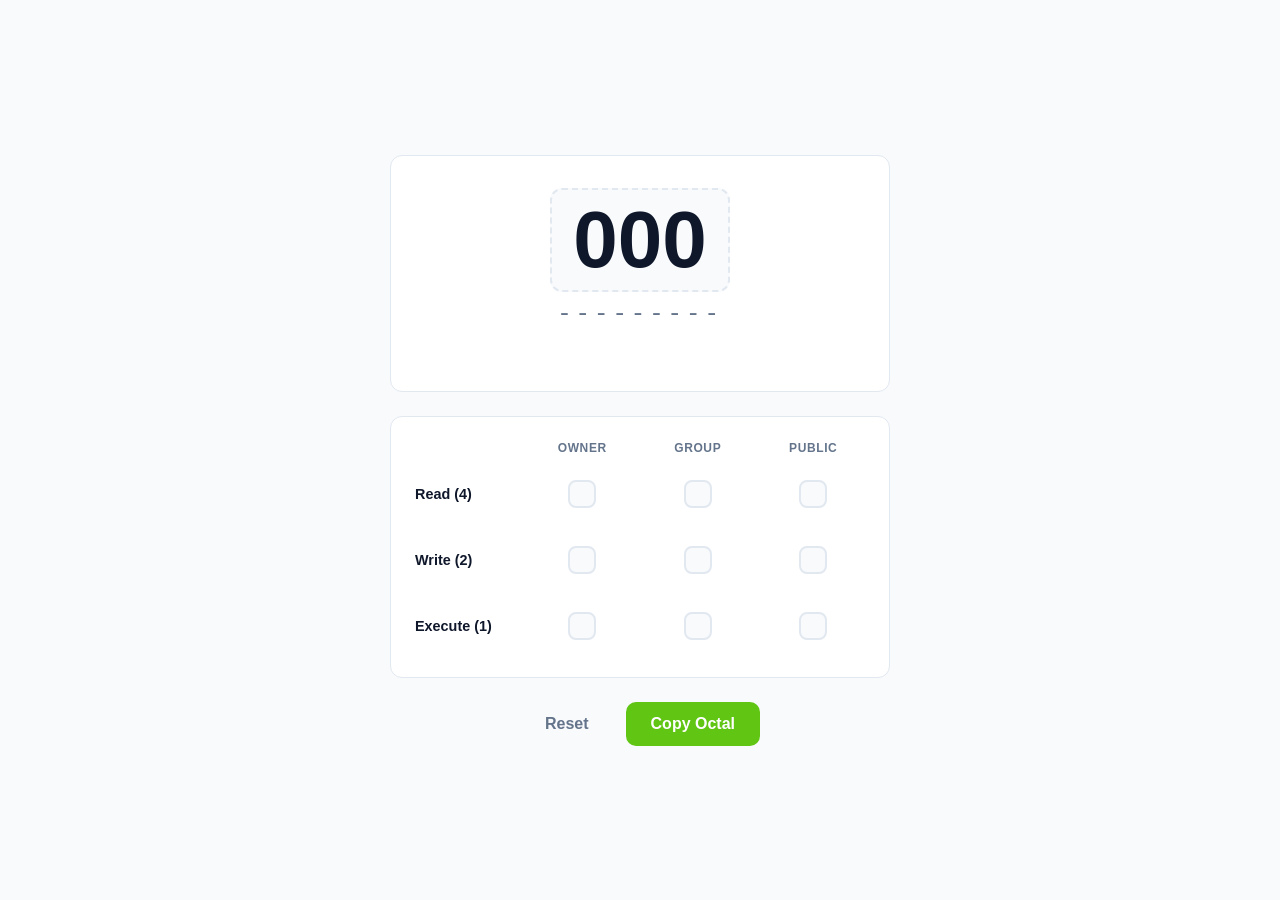
==== index.html @ 5256aa12 "Added file restructuring" ====
<!DOCTYPE html>
<html lang="en">
<head>
  <meta charset="UTF-8">
  <meta name="viewport" content="width=device-width, initial-scale=1.0">
  <meta http-equiv="Content-Security-Policy" content="default-src 'self'; style-src 'self'; script-src 'self'; img-src 'self' data:; manifest-src 'self';">
  <title>Chmod Calculator</title>

  <!-- PWA Manifest -->
  <link rel="manifest" href="./manifest.json" crossorigin="use-credentials">

  <link rel="stylesheet" href="style.css">
</head>
<body>

  <main>
    <div class="result-card">
      <div class="octal-row">
        <input type="text" id="octal-input" maxlength="3" placeholder="000" autocomplete="off" aria-label="Octal value">
      </div>
      <div id="symbolic">---------</div>
      <div id="error-msg"></div>
    </div>

    <div class="permissions-card">
      <div class="grid">
        <div class="grid-spacer"></div>
        <div class="grid-header">Owner</div>
        <div class="grid-header">Group</div>
        <div class="grid-header">Public</div>

        <!-- Read -->
        <div class="perm-label">Read (4)</div>
        <div class="cb-cell">
          <label class="custom-cb">
            <input type="checkbox" data-col="0" data-val="4">
            <span class="checkmark"></span>
          </label>
        </div>
        <div class="cb-cell">
          <label class="custom-cb">
            <input type="checkbox" data-col="1" data-val="4">
            <span class="checkmark"></span>
          </label>
        </div>
        <div class="cb-cell">
          <label class="custom-cb">
            <input type="checkbox" data-col="2" data-val="4">
            <span class="checkmark"></span>
          </label>
        </div>

        <!-- Write -->
        <div class="perm-label">Write (2)</div>
        <div class="cb-cell">
          <label class="custom-cb">
            <input type="checkbox" data-col="0" data-val="2">
            <span class="checkmark"></span>
          </label>
        </div>
        <div class="cb-cell">
          <label class="custom-cb">
            <input type="checkbox" data-col="1" data-val="2">
            <span class="checkmark"></span>
          </label>
        </div>
        <div class="cb-cell">
          <label class="custom-cb">
            <input type="checkbox" data-col="2" data-val="2">
            <span class="checkmark"></span>
          </label>
        </div>

        <!-- Execute -->
        <div class="perm-label">Execute (1)</div>
        <div class="cb-cell">
          <label class="custom-cb">
            <input type="checkbox" data-col="0" data-val="1">
            <span class="checkmark"></span>
          </label>
        </div>
        <div class="cb-cell">
          <label class="custom-cb">
            <input type="checkbox" data-col="1" data-val="1">
            <span class="checkmark"></span>
          </label>
        </div>
        <div class="cb-cell">
          <label class="custom-cb">
            <input type="checkbox" data-col="2" data-val="1">
            <span class="checkmark"></span>
          </label>
        </div>
      </div>
    </div>

    <div class="actions">
      <button class="btn btn-outline" id="reset-btn">Reset</button>
      <button class="btn btn-primary" id="copy-btn">Copy Octal</button>
    </div>
  </main>

  <script src="app.js" defer></script>
</body>
</html>
---- style.css ----
:root {
      --bg: #f8fafc;
      --fg: #0f172a;
      --card-bg: #ffffff;
      --accent: #61c514;
      --accent-hover: #53ac12;
      --border: #e2e8f0;
      --muted: #64748b;
      --error: #ef4444;
      --success: #22c55e;
      --shadow: 0 4px 6px -1px rgb(0 0 0 / 0.1), 0 2px 4px -2px rgb(0 0 0 / 0.1);
      --radius: 12px;
      --font-mono: 'JetBrains Mono', 'Fira Code', 'Courier New', monospace;
    }

    @media (prefers-color-scheme: dark) {
      :root {
        --bg: #0f172a;
        --fg: #f8fafc;
        --card-bg: #1e293b;
        --border: #334155;
        --muted: #94a3b8;
        --shadow: 0 10px 15px -3px rgb(0 0 0 / 0.3), 0 4px 6px -4px rgb(0 0 0 / 0.3);
      }
    }

    * {
      box-sizing: border-box;
      -webkit-tap-highlight-color: transparent;
    }

    body {
      margin: 0;
      font-family: -apple-system, BlinkMacSystemFont, "Segoe UI", Roboto, Helvetica, Arial, sans-serif;
      background: var(--bg);
      color: var(--fg);
      display: flex;
      flex-direction: column;
      align-items: center;
      justify-content: center;
      min-height: 100vh;
      transition: background 0.3s, color 0.3s;
      padding: 20px;
    }

    main {
      width: 100%;
      max-width: 500px;
      display: flex;
      flex-direction: column;
      gap: 24px;
    }

    .result-card {
      background: var(--card-bg);
      padding: 32px;
      border-radius: var(--radius);
      text-align: center;
      border: 1px solid var(--border);
    }

    .octal-row {
      display: flex;
      align-items: center;
      justify-content: center;
      gap: 12px;
      margin-bottom: 8px;
    }

    #octal-input {
      font-size: 5rem;
      font-weight: 800;
      width: 180px;
      text-align: center;
      border: 2px dashed var(--border);
      border-radius: var(--radius);
      background: var(--bg);
      color: var(--fg);
      display: inline-block;
      font-family: inherit;
      font-variant-numeric: tabular-nums;
      outline: none;
      padding: 4px;
      margin: 0;
      transition: all 0.2s;
    }

    #octal-input:focus {
      border-color: var(--accent);
      background: var(--card-bg);
      box-shadow: 0 0 0 3px rgba(97, 197, 20, 0.2);
    }

    #octal-input:hover {
      border-color: var(--muted);
    }

    #symbolic {
      font-family: var(--font-mono);
      font-size: 1.5rem;
      color: var(--muted);
      letter-spacing: 4px;
      font-weight: 500;
    }

    #error-msg {
      color: var(--error);
      font-size: 0.875rem;
      margin-top: 12px;
      min-height: 1.25rem;
      font-weight: 500;
    }

    .permissions-card {
      background: var(--card-bg);
      padding: 24px;
      border-radius: var(--radius);
      border: 1px solid var(--border);
    }

    .grid {
      display: grid;
      grid-template-columns: 1fr 1fr 1fr 1fr;
      gap: 12px;
      align-items: center;
    }

    .grid-header {
      font-weight: 600;
      color: var(--muted);
      text-transform: uppercase;
      font-size: 0.75rem;
      letter-spacing: 0.05em;
      text-align: center;
    }

    .perm-label {
      font-weight: 600;
      font-size: 0.9rem;
    }

    .cb-cell {
      display: flex;
      justify-content: center;
    }

    .custom-cb {
      position: relative;
      width: 54px;
      height: 54px;
      cursor: pointer;
      display: flex;
      align-items: center;
      justify-content: center;
    }

    .custom-cb input {
      position: absolute;
      opacity: 0;
      cursor: pointer;
      height: 0;
      width: 0;
    }

    .checkmark {
      height: 28px;
      width: 28px;
      background-color: var(--bg);
      border: 2px solid var(--border);
      border-radius: 8px;
      transition: all 0.2s cubic-bezier(0.4, 0, 0.2, 1);
      position: relative;
    }

    .custom-cb:hover input ~ .checkmark {
      border-color: var(--accent);
    }

    .custom-cb input:checked ~ .checkmark {
      background-color: var(--accent);
      border-color: var(--accent);
      transform: scale(1.1);
    }

    .checkmark:after {
      content: "";
      position: absolute;
      display: none;
      left: 8px;
      top: 4px;
      width: 6px;
      height: 12px;
      border: solid white;
      border-width: 0 2.5px 2.5px 0;
      transform: rotate(45deg);
    }

    .custom-cb input:checked ~ .checkmark:after {
      display: block;
    }

    .actions {
      display: flex;
      gap: 12px;
      justify-content: center;
    }

    button.btn {
      padding: 12px 24px;
      border-radius: 10px;
      font-weight: 600;
      font-size: 1rem;
      cursor: pointer;
      transition: all 0.2s;
      border: 1px solid transparent;
      outline: none;
    }

    .btn-primary {
      background: var(--accent);
      color: white;
    }

    .btn-primary:hover {
      background: var(--accent-hover);
      transform: translateY(-1px);
    }

    .btn-outline {
      background: transparent;
      border-color: var(--border);
      color: var(--muted);
    }

    .btn-outline:hover {
      background: var(--bg);
      color: var(--fg);
      border-color: var(--muted);
    }

    @media (max-width: 768px) {
      body {
        padding: 10px;
      }

      .permissions-card {
        padding: 16px;
      }
    }

    @media (max-width: 480px) {
      .octal-row {
        gap: 8px;
      }
      .grid-header {
        font-size: 0.65rem;
      }
      .perm-label {
        font-size: 0.8rem;
      }
      #octal-input {
        font-size: 4rem;
        width: 140px;
      }
      .result-card {
        padding: 24px 16px;
      }
    }
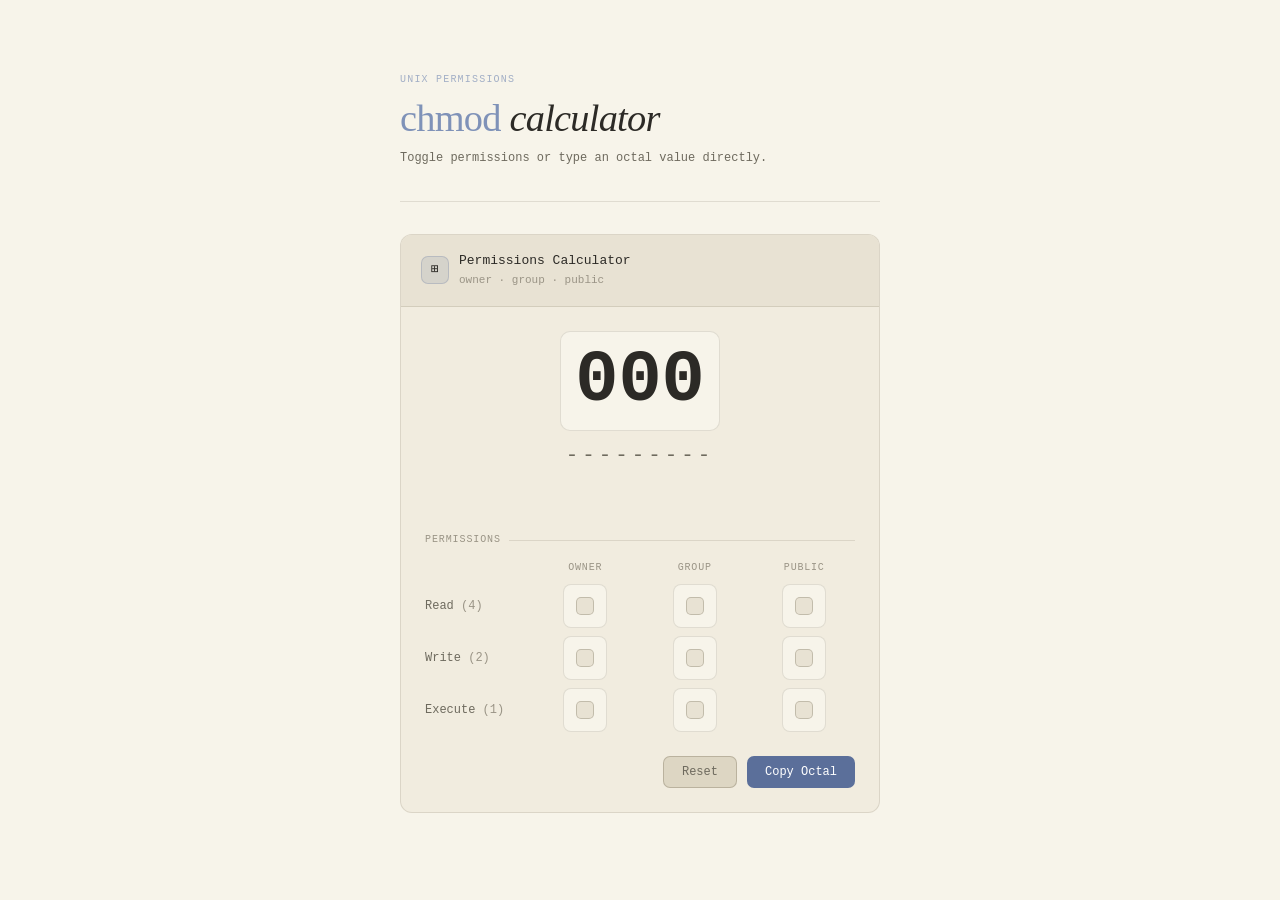
==== commit 1e6f52c6: "Update the UI of the App" ====
--- a/index.html
+++ b/index.html
@@ -3,103 +3,132 @@
 <head>
   <meta charset="UTF-8">
   <meta name="viewport" content="width=device-width, initial-scale=1.0">
-  <meta http-equiv="Content-Security-Policy" content="default-src 'self'; style-src 'self'; script-src 'self'; img-src 'self' data:; manifest-src 'self';">
+  <meta http-equiv="Content-Security-Policy" content="default-src 'self'; style-src 'self' https://fonts.googleapis.com; font-src https://fonts.gstatic.com; script-src 'self'; img-src 'self' data:; manifest-src 'self';">
+  <meta http-equiv="Cache-Control" content="no-cache, no-store, must-revalidate">
+  <meta http-equiv="Pragma" content="no-cache">
+  <meta http-equiv="Expires" content="0">
   <title>Chmod Calculator</title>
 
   <!-- PWA Manifest -->
   <link rel="manifest" href="./manifest.json" crossorigin="use-credentials">
+  <link href="./assets/Favicon.ico" rel="shortcut icon" type="image/x-icon">
+
+  <!-- Fonts -->
+  <link rel="preconnect" href="https://fonts.googleapis.com">
+  <link rel="preconnect" href="https://fonts.gstatic.com" crossorigin>
+  <link href="https://fonts.googleapis.com/css2?family=JetBrains+Mono:wght@400;500;600&family=Fraunces:ital,opsz,wght@0,9..144,300;0,9..144,400;1,9..144,300&display=swap" rel="stylesheet">
 
   <link rel="stylesheet" href="style.css">
 </head>
 <body>
 
   <main>
-    <div class="result-card">
-      <div class="octal-row">
-        <input type="text" id="octal-input" maxlength="3" placeholder="000" autocomplete="off" aria-label="Octal value">
-      </div>
-      <div id="symbolic">---------</div>
-      <div id="error-msg"></div>
+    <div class="page-header">
+      <div class="page-header-label">Unix Permissions</div>
+      <h1><em>chmod</em> calculator</h1>
+      <p>Toggle permissions or type an octal value directly.</p>
     </div>
 
-    <div class="permissions-card">
-      <div class="grid">
-        <div class="grid-spacer"></div>
-        <div class="grid-header">Owner</div>
-        <div class="grid-header">Group</div>
-        <div class="grid-header">Public</div>
+    <div class="generator">
+      <div class="generator-header">
+        <div class="generator-icon">⊞</div>
+        <div>
+          <div class="generator-title">Permissions Calculator</div>
+          <div class="generator-sub">owner · group · public</div>
+        </div>
+      </div>
+      <div class="generator-body">
 
-        <!-- Read -->
-        <div class="perm-label">Read (4)</div>
-        <div class="cb-cell">
-          <label class="custom-cb">
-            <input type="checkbox" data-col="0" data-val="4">
-            <span class="checkmark"></span>
-          </label>
+        <!-- Octal + symbolic display -->
+        <div class="result-display">
+          <input type="text" id="octal-input" maxlength="3" placeholder="000" autocomplete="off" aria-label="Octal value">
+          <div id="symbolic">---------</div>
         </div>
-        <div class="cb-cell">
-          <label class="custom-cb">
-            <input type="checkbox" data-col="1" data-val="4">
-            <span class="checkmark"></span>
-          </label>
-        </div>
-        <div class="cb-cell">
-          <label class="custom-cb">
-            <input type="checkbox" data-col="2" data-val="4">
-            <span class="checkmark"></span>
-          </label>
+        <div id="error-msg"></div>
+
+        <!-- Permissions grid -->
+        <div class="gen-section-title">Permissions</div>
+
+        <div class="perm-grid">
+          <div class="perm-grid-spacer"></div>
+          <div class="perm-grid-header">Owner</div>
+          <div class="perm-grid-header">Group</div>
+          <div class="perm-grid-header">Public</div>
+
+          <!-- Read -->
+          <div class="perm-row-label">Read <span class="perm-val">(4)</span></div>
+          <div class="cb-cell">
+            <label class="cb-wrap">
+              <input type="checkbox" data-col="0" data-val="4">
+              <span class="cb-box"></span>
+            </label>
+          </div>
+          <div class="cb-cell">
+            <label class="cb-wrap">
+              <input type="checkbox" data-col="1" data-val="4">
+              <span class="cb-box"></span>
+            </label>
+          </div>
+          <div class="cb-cell">
+            <label class="cb-wrap">
+              <input type="checkbox" data-col="2" data-val="4">
+              <span class="cb-box"></span>
+            </label>
+          </div>
+
+          <!-- Write -->
+          <div class="perm-row-label">Write <span class="perm-val">(2)</span></div>
+          <div class="cb-cell">
+            <label class="cb-wrap">
+              <input type="checkbox" data-col="0" data-val="2">
+              <span class="cb-box"></span>
+            </label>
+          </div>
+          <div class="cb-cell">
+            <label class="cb-wrap">
+              <input type="checkbox" data-col="1" data-val="2">
+              <span class="cb-box"></span>
+            </label>
+          </div>
+          <div class="cb-cell">
+            <label class="cb-wrap">
+              <input type="checkbox" data-col="2" data-val="2">
+              <span class="cb-box"></span>
+            </label>
+          </div>
+
+          <!-- Execute -->
+          <div class="perm-row-label">Execute <span class="perm-val">(1)</span></div>
+          <div class="cb-cell">
+            <label class="cb-wrap">
+              <input type="checkbox" data-col="0" data-val="1">
+              <span class="cb-box"></span>
+            </label>
+          </div>
+          <div class="cb-cell">
+            <label class="cb-wrap">
+              <input type="checkbox" data-col="1" data-val="1">
+              <span class="cb-box"></span>
+            </label>
+          </div>
+          <div class="cb-cell">
+            <label class="cb-wrap">
+              <input type="checkbox" data-col="2" data-val="1">
+              <span class="cb-box"></span>
+            </label>
+          </div>
         </div>
 
-        <!-- Write -->
-        <div class="perm-label">Write (2)</div>
-        <div class="cb-cell">
-          <label class="custom-cb">
-            <input type="checkbox" data-col="0" data-val="2">
-            <span class="checkmark"></span>
-          </label>
-        </div>
-        <div class="cb-cell">
-          <label class="custom-cb">
-            <input type="checkbox" data-col="1" data-val="2">
-            <span class="checkmark"></span>
-          </label>
-        </div>
-        <div class="cb-cell">
-          <label class="custom-cb">
-            <input type="checkbox" data-col="2" data-val="2">
-            <span class="checkmark"></span>
-          </label>
+        <!-- Actions -->
+        <div class="actions">
+          <button class="gen-btn gen-btn-secondary" id="reset-btn">Reset</button>
+          <button class="gen-btn gen-btn-primary" id="copy-btn">Copy Octal</button>
         </div>
 
-        <!-- Execute -->
-        <div class="perm-label">Execute (1)</div>
-        <div class="cb-cell">
-          <label class="custom-cb">
-            <input type="checkbox" data-col="0" data-val="1">
-            <span class="checkmark"></span>
-          </label>
-        </div>
-        <div class="cb-cell">
-          <label class="custom-cb">
-            <input type="checkbox" data-col="1" data-val="1">
-            <span class="checkmark"></span>
-          </label>
-        </div>
-        <div class="cb-cell">
-          <label class="custom-cb">
-            <input type="checkbox" data-col="2" data-val="1">
-            <span class="checkmark"></span>
-          </label>
-        </div>
       </div>
-    </div>
-
-    <div class="actions">
-      <button class="btn btn-outline" id="reset-btn">Reset</button>
-      <button class="btn btn-primary" id="copy-btn">Copy Octal</button>
     </div>
   </main>
 
   <script src="app.js" defer></script>
 </body>
-</html>+</html>
--- a/style.css
+++ b/style.css
@@ -1,268 +1,434 @@
-    :root {
-      --bg: #f8fafc;
-      --fg: #0f172a;
-      --card-bg: #ffffff;
-      --accent: #61c514;
-      --accent-hover: #53ac12;
-      --border: #e2e8f0;
-      --muted: #64748b;
-      --error: #ef4444;
-      --success: #22c55e;
-      --shadow: 0 4px 6px -1px rgb(0 0 0 / 0.1), 0 2px 4px -2px rgb(0 0 0 / 0.1);
-      --radius: 12px;
-      --font-mono: 'JetBrains Mono', 'Fira Code', 'Courier New', monospace;
-    }
-
-    @media (prefers-color-scheme: dark) {
-      :root {
-        --bg: #0f172a;
-        --fg: #f8fafc;
-        --card-bg: #1e293b;
-        --border: #334155;
-        --muted: #94a3b8;
-        --shadow: 0 10px 15px -3px rgb(0 0 0 / 0.3), 0 4px 6px -4px rgb(0 0 0 / 0.3);
-      }
-    }
-
-    * {
-      box-sizing: border-box;
-      -webkit-tap-highlight-color: transparent;
-    }
-
-    body {
-      margin: 0;
-      font-family: -apple-system, BlinkMacSystemFont, "Segoe UI", Roboto, Helvetica, Arial, sans-serif;
-      background: var(--bg);
-      color: var(--fg);
-      display: flex;
-      flex-direction: column;
-      align-items: center;
-      justify-content: center;
-      min-height: 100vh;
-      transition: background 0.3s, color 0.3s;
-      padding: 20px;
-    }
-
-    main {
-      width: 100%;
-      max-width: 500px;
-      display: flex;
-      flex-direction: column;
-      gap: 24px;
-    }
-
-    .result-card {
-      background: var(--card-bg);
-      padding: 32px;
-      border-radius: var(--radius);
-      text-align: center;
-      border: 1px solid var(--border);
-    }
-
-    .octal-row {
-      display: flex;
-      align-items: center;
-      justify-content: center;
-      gap: 12px;
-      margin-bottom: 8px;
-    }
-
-    #octal-input {
-      font-size: 5rem;
-      font-weight: 800;
-      width: 180px;
-      text-align: center;
-      border: 2px dashed var(--border);
-      border-radius: var(--radius);
-      background: var(--bg);
-      color: var(--fg);
-      display: inline-block;
-      font-family: inherit;
-      font-variant-numeric: tabular-nums;
-      outline: none;
-      padding: 4px;
-      margin: 0;
-      transition: all 0.2s;
-    }
-
-    #octal-input:focus {
-      border-color: var(--accent);
-      background: var(--card-bg);
-      box-shadow: 0 0 0 3px rgba(97, 197, 20, 0.2);
-    }
-
-    #octal-input:hover {
-      border-color: var(--muted);
-    }
-
-    #symbolic {
-      font-family: var(--font-mono);
-      font-size: 1.5rem;
-      color: var(--muted);
-      letter-spacing: 4px;
-      font-weight: 500;
-    }
-
-    #error-msg {
-      color: var(--error);
-      font-size: 0.875rem;
-      margin-top: 12px;
-      min-height: 1.25rem;
-      font-weight: 500;
-    }
-
-    .permissions-card {
-      background: var(--card-bg);
-      padding: 24px;
-      border-radius: var(--radius);
-      border: 1px solid var(--border);
-    }
-
-    .grid {
-      display: grid;
-      grid-template-columns: 1fr 1fr 1fr 1fr;
-      gap: 12px;
-      align-items: center;
-    }
-
-    .grid-header {
-      font-weight: 600;
-      color: var(--muted);
-      text-transform: uppercase;
-      font-size: 0.75rem;
-      letter-spacing: 0.05em;
-      text-align: center;
-    }
-
-    .perm-label {
-      font-weight: 600;
-      font-size: 0.9rem;
-    }
-
-    .cb-cell {
-      display: flex;
-      justify-content: center;
-    }
-
-    .custom-cb {
-      position: relative;
-      width: 54px;
-      height: 54px;
-      cursor: pointer;
-      display: flex;
-      align-items: center;
-      justify-content: center;
-    }
-
-    .custom-cb input {
-      position: absolute;
-      opacity: 0;
-      cursor: pointer;
-      height: 0;
-      width: 0;
-    }
-
-    .checkmark {
-      height: 28px;
-      width: 28px;
-      background-color: var(--bg);
-      border: 2px solid var(--border);
-      border-radius: 8px;
-      transition: all 0.2s cubic-bezier(0.4, 0, 0.2, 1);
-      position: relative;
-    }
-
-    .custom-cb:hover input ~ .checkmark {
-      border-color: var(--accent);
-    }
-
-    .custom-cb input:checked ~ .checkmark {
-      background-color: var(--accent);
-      border-color: var(--accent);
-      transform: scale(1.1);
-    }
-
-    .checkmark:after {
-      content: "";
-      position: absolute;
-      display: none;
-      left: 8px;
-      top: 4px;
-      width: 6px;
-      height: 12px;
-      border: solid white;
-      border-width: 0 2.5px 2.5px 0;
-      transform: rotate(45deg);
-    }
-
-    .custom-cb input:checked ~ .checkmark:after {
-      display: block;
-    }
-
-    .actions {
-      display: flex;
-      gap: 12px;
-      justify-content: center;
-    }
-
-    button.btn {
-      padding: 12px 24px;
-      border-radius: 10px;
-      font-weight: 600;
-      font-size: 1rem;
-      cursor: pointer;
-      transition: all 0.2s;
-      border: 1px solid transparent;
-      outline: none;
-    }
-
-    .btn-primary {
-      background: var(--accent);
-      color: white;
-    }
-
-    .btn-primary:hover {
-      background: var(--accent-hover);
-      transform: translateY(-1px);
-    }
-
-    .btn-outline {
-      background: transparent;
-      border-color: var(--border);
-      color: var(--muted);
-    }
-
-    .btn-outline:hover {
-      background: var(--bg);
-      color: var(--fg);
-      border-color: var(--muted);
-    }
-
-    @media (max-width: 768px) {
-      body {
-        padding: 10px;
-      }
-
-      .permissions-card {
-        padding: 16px;
-      }
-    }
-
-    @media (max-width: 480px) {
-      .octal-row {
-        gap: 8px;
-      }
-      .grid-header {
-        font-size: 0.65rem;
-      }
-      .perm-label {
-        font-size: 0.8rem;
-      }
-      #octal-input {
-        font-size: 4rem;
-        width: 140px;
-      }
-      .result-card {
-        padding: 24px 16px;
-      }
-    }
+/* ════════════════════════════════════════════════════════
+   DESIGN TOKENS
+   ════════════════════════════════════════════════════════ */
+:root {
+  --bg:  #f7f4ea;
+  --bg2: #f1ecdf;
+  --bg3: #e8e2d3;
+  --bg4: #ddd6c3;
+
+  --border:       rgba(60, 50, 30, 0.12);
+  --border-hover: rgba(60, 50, 30, 0.22);
+
+  --text:       #2c2a26;
+  --text-muted: #6e6a5e;
+  --text-dim:   #9a9486;
+
+  --accent:       #5b6f9a;
+  --accent-light: #7f92b8;
+  --accent-dim:   rgba(82, 106, 149, 0.12);
+
+  --mono:  'JetBrains Mono', 'Fira Code', 'Courier New', monospace;
+  --serif: 'Fraunces', Georgia, serif;
+
+  --callout-error-bg:    rgba(160, 80, 70, 0.10);
+  --callout-error-border: rgba(160, 80, 70, 0.25);
+  --callout-error-text:  #8f4a42;
+
+  --success: #3f7f5f;
+}
+
+@media (prefers-color-scheme: dark) {
+  :root {
+    --bg:  #0d0f14;
+    --bg2: #13151c;
+    --bg3: #1a1d26;
+    --bg4: #212433;
+
+    --border:       rgba(255, 255, 255, 0.06);
+    --border-hover: rgba(255, 255, 255, 0.14);
+
+    --text:       #f1f3f8;
+    --text-muted: #9aa0b5;
+    --text-dim:   #6c7086;
+
+    --accent:       #6c8cff;
+    --accent-light: #9bb0ff;
+    --accent-dim:   rgba(94, 124, 226, 0.12);
+
+    --callout-error-bg:    rgba(239, 68, 68, 0.10);
+    --callout-error-border: rgba(239, 68, 68, 0.25);
+    --callout-error-text:  #f87171;
+
+    --success: #4ade80;
+  }
+}
+
+/* ════════════════════════════════════════════════════════
+   BASE RESET & GLOBALS
+   ════════════════════════════════════════════════════════ */
+*, *::before, *::after {
+  box-sizing: border-box;
+  margin: 0;
+  padding: 0;
+  -webkit-tap-highlight-color: transparent;
+}
+
+body {
+  font-family: var(--mono);
+  background: var(--bg);
+  color: var(--text);
+  min-height: 100vh;
+  line-height: 1.6;
+  display: flex;
+  flex-direction: column;
+  align-items: center;
+  padding: 2rem 1.25rem 4rem;
+}
+
+main {
+  width: 100%;
+  max-width: 480px;
+}
+
+/* ════════════════════════════════════════════════════════
+   PAGE HEADER
+   ════════════════════════════════════════════════════════ */
+.page-header {
+  padding: 2.5rem 0 2rem;
+  border-bottom: 1px solid var(--border);
+  margin-bottom: 2rem;
+}
+
+.page-header-label {
+  font-size: 10px;
+  letter-spacing: 0.12em;
+  text-transform: uppercase;
+  color: var(--accent-light);
+  opacity: 0.7;
+  margin-bottom: 0.5rem;
+}
+
+.page-header h1 {
+  font-family: var(--serif);
+  font-size: clamp(1.6rem, 5vw, 2.4rem);
+  font-weight: 300;
+  font-style: italic;
+  color: var(--text);
+  letter-spacing: -0.02em;
+  line-height: 1.15;
+  margin-bottom: 0.5rem;
+}
+
+.page-header h1 em {
+  font-style: normal;
+  color: var(--accent-light);
+}
+
+.page-header p {
+  font-size: 12px;
+  color: var(--text-muted);
+  line-height: 1.7;
+}
+
+/* ════════════════════════════════════════════════════════
+   GENERATOR CARD
+   ════════════════════════════════════════════════════════ */
+.generator {
+  background: var(--bg2);
+  border: 1px solid var(--border);
+  border-radius: 12px;
+  overflow: hidden;
+}
+
+.generator-header {
+  padding: 1rem 1.25rem;
+  border-bottom: 1px solid var(--border);
+  background: var(--bg3);
+  display: flex;
+  align-items: center;
+  gap: 10px;
+}
+
+.generator-icon {
+  width: 28px;
+  height: 28px;
+  border-radius: 7px;
+  background: var(--accent-dim);
+  border: 1px solid rgba(91, 111, 154, 0.25);
+  display: flex;
+  align-items: center;
+  justify-content: center;
+  font-size: 13px;
+  flex-shrink: 0;
+}
+
+.generator-title {
+  font-size: 13px;
+  font-weight: 500;
+  color: var(--text);
+}
+
+.generator-sub {
+  font-size: 11px;
+  color: var(--text-dim);
+  margin-top: 1px;
+}
+
+.generator-body {
+  padding: 1.5rem;
+}
+
+/* ════════════════════════════════════════════════════════
+   RESULT DISPLAY
+   ════════════════════════════════════════════════════════ */
+.result-display {
+  text-align: center;
+  margin-bottom: 0.5rem;
+}
+
+#octal-input {
+  font-family: var(--mono);
+  font-size: 4.5rem;
+  font-weight: 600;
+  width: 160px;
+  text-align: center;
+  background: var(--bg);
+  border: 1px solid var(--border);
+  border-radius: 10px;
+  color: var(--text);
+  outline: none;
+  padding: 8px 4px;
+  margin-bottom: 8px;
+  transition: border-color 0.15s;
+  font-variant-numeric: tabular-nums;
+}
+
+#octal-input::placeholder {
+  color: var(--text-dim);
+}
+
+#octal-input:hover {
+  border-color: var(--border-hover);
+}
+
+#octal-input:focus {
+  border-color: var(--accent);
+  box-shadow: 0 0 0 3px var(--accent-dim);
+}
+
+#symbolic {
+  font-family: var(--mono);
+  font-size: 1.3rem;
+  color: var(--text-muted);
+  letter-spacing: 4px;
+  font-weight: 500;
+}
+
+#error-msg {
+  min-height: 2rem;
+  margin-top: 8px;
+}
+
+#error-msg:not(:empty) {
+  background: var(--callout-error-bg);
+  border: 1px solid var(--callout-error-border);
+  color: var(--callout-error-text);
+  font-size: 12px;
+  border-radius: 7px;
+  padding: 7px 11px;
+}
+
+/* ════════════════════════════════════════════════════════
+   SECTION TITLE DIVIDER
+   ════════════════════════════════════════════════════════ */
+.gen-section-title {
+  font-size: 10px;
+  text-transform: uppercase;
+  letter-spacing: 0.09em;
+  color: var(--text-dim);
+  margin: 1.25rem 0 0.75rem;
+  display: flex;
+  align-items: center;
+  gap: 8px;
+}
+
+.gen-section-title::after {
+  content: '';
+  flex: 1;
+  height: 1px;
+  background: var(--border);
+}
+
+/* ════════════════════════════════════════════════════════
+   PERMISSIONS GRID
+   ════════════════════════════════════════════════════════ */
+.perm-grid {
+  display: grid;
+  grid-template-columns: 1fr 1fr 1fr 1fr;
+  gap: 8px;
+  align-items: center;
+  margin-bottom: 1.5rem;
+}
+
+.perm-grid-spacer {
+  /* empty top-left cell */
+}
+
+.perm-grid-header {
+  font-size: 10px;
+  text-transform: uppercase;
+  letter-spacing: 0.08em;
+  color: var(--text-dim);
+  text-align: center;
+  font-weight: 500;
+}
+
+.perm-row-label {
+  font-size: 12px;
+  color: var(--text-muted);
+}
+
+.perm-val {
+  color: var(--text-dim);
+}
+
+/* Checkbox cell */
+.cb-cell {
+  display: flex;
+  justify-content: center;
+}
+
+.cb-wrap {
+  position: relative;
+  width: 44px;
+  height: 44px;
+  display: flex;
+  align-items: center;
+  justify-content: center;
+  cursor: pointer;
+  border-radius: 8px;
+  border: 1px solid var(--border);
+  background: var(--bg);
+  transition: background 0.15s, border-color 0.15s;
+}
+
+.cb-wrap:hover {
+  border-color: var(--accent);
+  background: var(--accent-dim);
+}
+
+.cb-wrap input {
+  position: absolute;
+  opacity: 0;
+  cursor: pointer;
+  height: 0;
+  width: 0;
+}
+
+.cb-box {
+  width: 18px;
+  height: 18px;
+  background: var(--bg3);
+  border: 1.5px solid var(--border-hover);
+  border-radius: 5px;
+  position: relative;
+  transition: all 0.15s;
+}
+
+.cb-wrap:hover .cb-box {
+  border-color: var(--accent);
+}
+
+.cb-wrap input:checked ~ .cb-box {
+  background: var(--accent);
+  border-color: var(--accent);
+}
+
+.cb-wrap input:checked ~ .cb-box::after {
+  content: '';
+  position: absolute;
+  left: 5px;
+  top: 2px;
+  width: 5px;
+  height: 9px;
+  border: solid #fff;
+  border-width: 0 2px 2px 0;
+  transform: rotate(45deg);
+}
+
+/* Checked cell highlight */
+.cb-wrap:has(input:checked) {
+  border-color: var(--accent);
+  background: var(--accent-dim);
+}
+
+/* ════════════════════════════════════════════════════════
+   ACTION BUTTONS
+   ════════════════════════════════════════════════════════ */
+.actions {
+  display: flex;
+  gap: 10px;
+  justify-content: flex-end;
+}
+
+.gen-btn {
+  padding: 8px 18px;
+  border-radius: 7px;
+  font-family: var(--mono);
+  font-size: 12px;
+  cursor: pointer;
+  transition: all 0.15s;
+  border: none;
+  font-weight: 500;
+  outline: none;
+}
+
+.gen-btn-primary {
+  background: var(--accent);
+  color: #fff;
+}
+
+.gen-btn-primary:hover {
+  background: var(--accent-light);
+}
+
+.gen-btn-secondary {
+  background: var(--bg4);
+  color: var(--text-muted);
+  border: 1px solid var(--border-hover);
+}
+
+.gen-btn-secondary:hover {
+  background: var(--bg3);
+  color: var(--text);
+}
+
+/* ════════════════════════════════════════════════════════
+   SCROLLBAR
+   ════════════════════════════════════════════════════════ */
+::-webkit-scrollbar { width: 5px; height: 5px; }
+::-webkit-scrollbar-track { background: transparent; }
+::-webkit-scrollbar-thumb { background: var(--bg4); border-radius: 3px; }
+::-webkit-scrollbar-thumb:hover { background: var(--bg3); }
+
+/* ════════════════════════════════════════════════════════
+   RESPONSIVE
+   ════════════════════════════════════════════════════════ */
+@media (max-width: 480px) {
+  body {
+    padding: 1.25rem 1rem 3rem;
+  }
+
+  #octal-input {
+    font-size: 3.5rem;
+    width: 130px;
+  }
+
+  .perm-grid {
+    gap: 6px;
+  }
+
+  .cb-wrap {
+    width: 38px;
+    height: 38px;
+  }
+
+  .perm-row-label {
+    font-size: 11px;
+  }
+
+  .perm-grid-header {
+    font-size: 9px;
+  }
+}
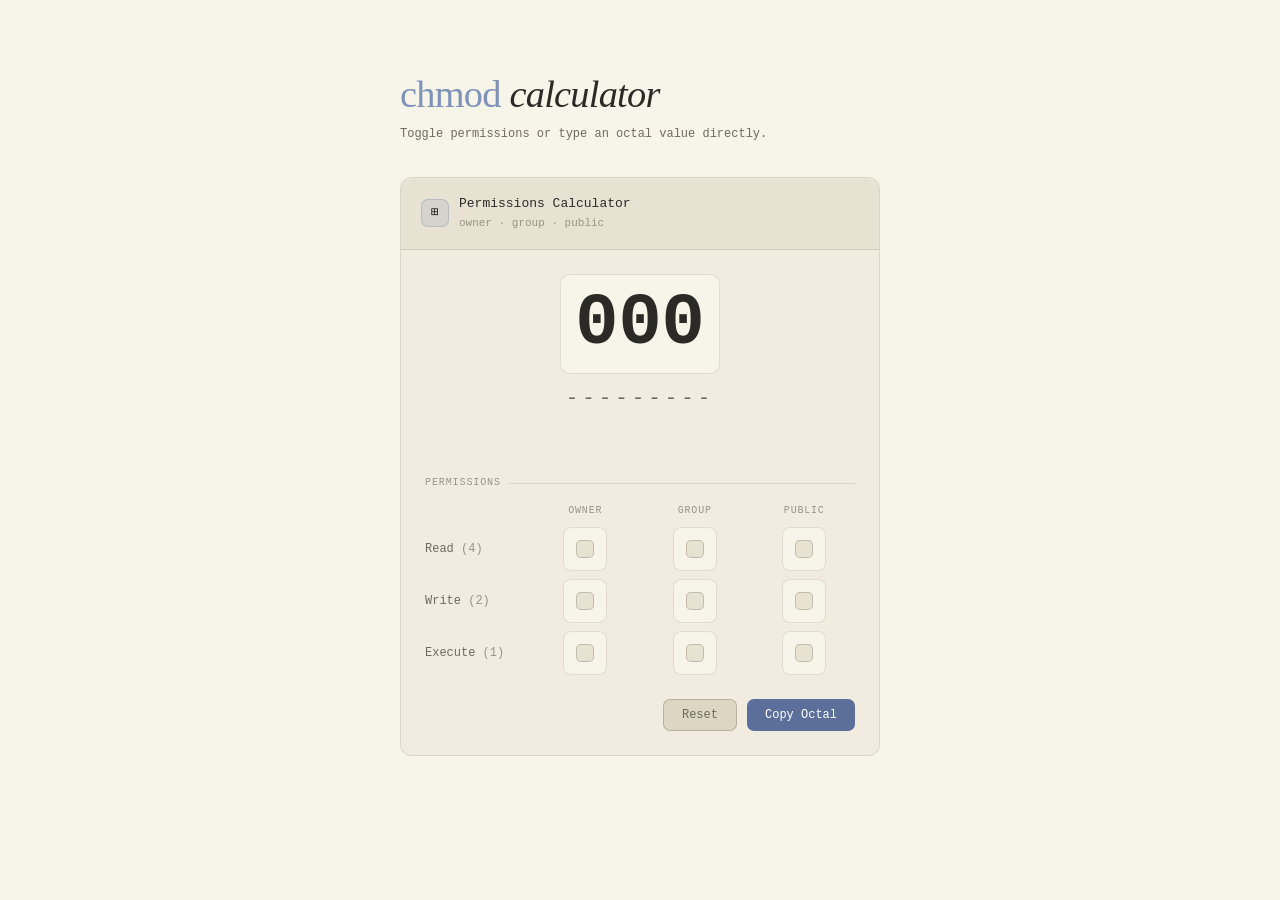
==== commit 7de2896f: "Updated app UI" ====
--- a/index.html
+++ b/index.html
@@ -4,9 +4,6 @@
   <meta charset="UTF-8">
   <meta name="viewport" content="width=device-width, initial-scale=1.0">
   <meta http-equiv="Content-Security-Policy" content="default-src 'self'; style-src 'self' https://fonts.googleapis.com; font-src https://fonts.gstatic.com; script-src 'self'; img-src 'self' data:; manifest-src 'self';">
-  <meta http-equiv="Cache-Control" content="no-cache, no-store, must-revalidate">
-  <meta http-equiv="Pragma" content="no-cache">
-  <meta http-equiv="Expires" content="0">
   <title>Chmod Calculator</title>
 
   <!-- PWA Manifest -->
@@ -24,7 +21,7 @@
 
   <main>
     <div class="page-header">
-      <div class="page-header-label">Unix Permissions</div>
+      <!-- <div class="page-header-label">Unix Permissions</div> -->
       <h1><em>chmod</em> calculator</h1>
       <p>Toggle permissions or type an octal value directly.</p>
     </div>
--- a/style.css
+++ b/style.css
@@ -86,8 +86,8 @@
    ════════════════════════════════════════════════════════ */
 .page-header {
   padding: 2.5rem 0 2rem;
-  border-bottom: 1px solid var(--border);
-  margin-bottom: 2rem;
+  /* border-bottom: 1px solid var(--border);
+  margin-bottom: 2rem; */
 }
 
 .page-header-label {
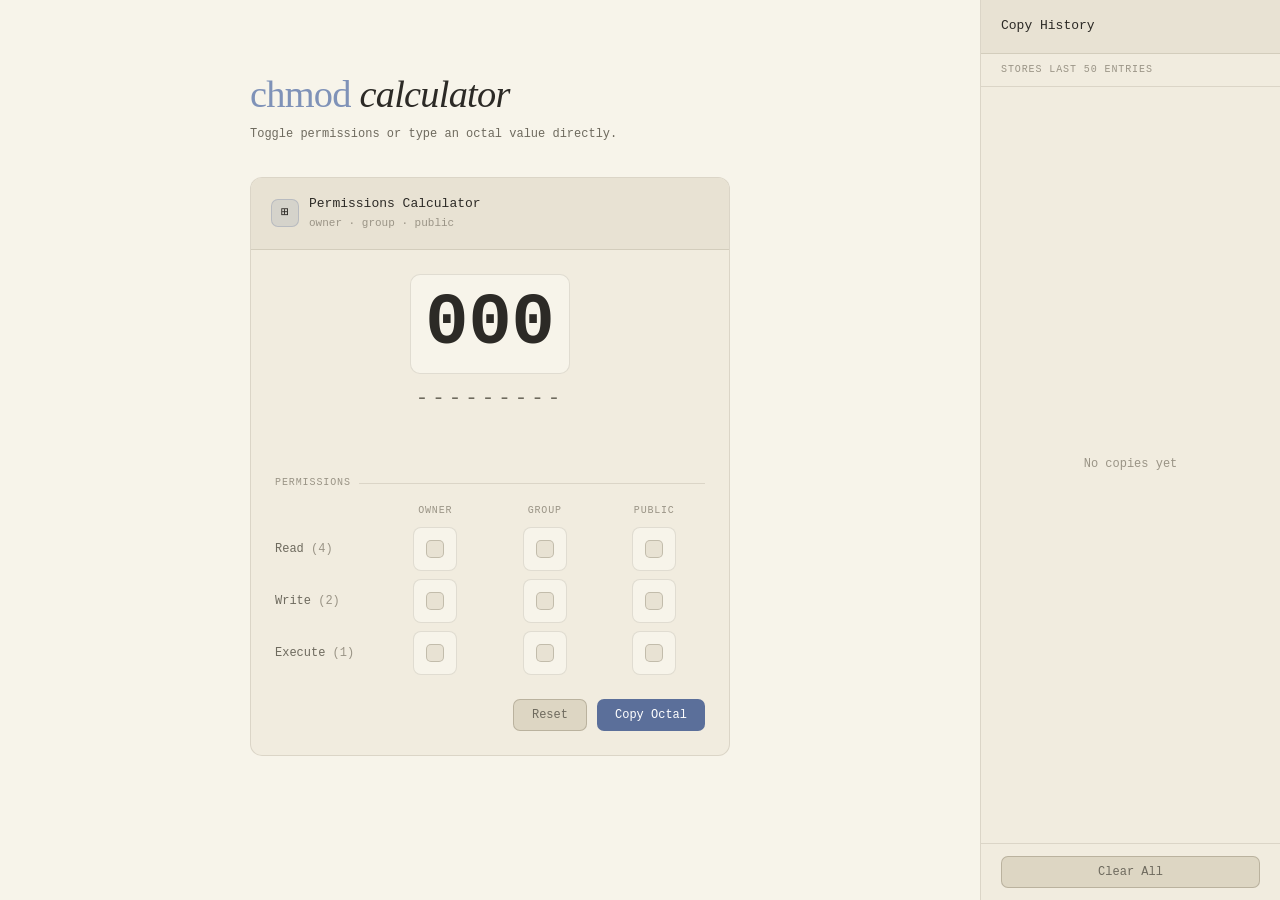
==== commit 05bdf201: "Added history" ====
--- a/index.html
+++ b/index.html
@@ -21,9 +21,14 @@
 
   <main>
     <div class="page-header">
-      <!-- <div class="page-header-label">Unix Permissions</div> -->
-      <h1><em>chmod</em> calculator</h1>
-      <p>Toggle permissions or type an octal value directly.</p>
+      <div class="page-header-text">
+        <!-- <div class="page-header-label">Unix Permissions</div> -->
+        <h1><em>chmod</em> calculator</h1>
+        <p>Toggle permissions or type an octal value directly.</p>
+      </div>
+      <button id="history-btn" class="gen-btn gen-btn-secondary" aria-label="Open copy history">
+        History <span id="history-count" class="history-badge">0</span>
+      </button>
     </div>
 
     <div class="generator">
@@ -126,6 +131,19 @@
     </div>
   </main>
 
+  <div id="history-overlay"></div>
+  <aside id="history-panel" aria-label="Copy history">
+    <div class="history-header">
+      <span class="history-title">Copy History</span>
+      <button id="history-close" aria-label="Close history">✕</button>
+    </div>
+    <p class="history-limit-note">Stores last 50 entries</p>
+    <div id="history-list"></div>
+    <div class="history-footer">
+      <button id="clear-history-btn" class="gen-btn gen-btn-secondary">Clear All</button>
+    </div>
+  </aside>
+
   <script src="app.js" defer></script>
 </body>
 </html>
--- a/style.css
+++ b/style.css
@@ -86,8 +86,39 @@
    ════════════════════════════════════════════════════════ */
 .page-header {
   padding: 2.5rem 0 2rem;
+  display: flex;
+  justify-content: space-between;
+  align-items: flex-start;
+  gap: 12px;
   /* border-bottom: 1px solid var(--border);
   margin-bottom: 2rem; */
+}
+
+.page-header-text {
+  flex: 1;
+  min-width: 0;
+}
+
+#history-btn {
+  flex-shrink: 0;
+  margin-top: 4px;
+  display: flex;
+  align-items: center;
+  gap: 6px;
+}
+
+.history-badge {
+  display: inline-flex;
+  align-items: center;
+  justify-content: center;
+  min-width: 18px;
+  height: 18px;
+  padding: 0 5px;
+  border-radius: 9px;
+  font-size: 10px;
+  background: var(--accent);
+  color: #fff;
+  line-height: 1;
 }
 
 .page-header-label {
@@ -395,6 +426,193 @@
 }
 
 /* ════════════════════════════════════════════════════════
+   HISTORY PANEL
+   ════════════════════════════════════════════════════════ */
+#history-overlay {
+  display: none;
+  position: fixed;
+  inset: 0;
+  background: rgba(0, 0, 0, 0.3);
+  z-index: 199;
+  opacity: 0;
+  transition: opacity 0.25s;
+}
+
+#history-overlay.open {
+  display: block;
+  opacity: 1;
+}
+
+#history-panel {
+  position: fixed;
+  top: 0;
+  right: 0;
+  width: 300px;
+  height: 100vh;
+  background: var(--bg2);
+  border-left: 1px solid var(--border);
+  z-index: 200;
+  display: flex;
+  flex-direction: column;
+  transform: translateX(100%);
+  transition: transform 0.25s cubic-bezier(0.4, 0, 0.2, 1);
+}
+
+#history-panel.open {
+  transform: translateX(0);
+}
+
+.history-header {
+  display: flex;
+  align-items: center;
+  justify-content: space-between;
+  padding: 1rem 1.25rem;
+  border-bottom: 1px solid var(--border);
+  background: var(--bg3);
+  flex-shrink: 0;
+}
+
+.history-title {
+  font-size: 13px;
+  font-weight: 500;
+  color: var(--text);
+}
+
+#history-close {
+  background: none;
+  border: none;
+  cursor: pointer;
+  color: var(--text-dim);
+  font-size: 22px;
+  padding: 4px 4px;
+  border-radius: 4px;
+  line-height: 1;
+  transition: color 0.15s, background 0.15s;
+}
+
+#history-close:hover {
+  color: var(--text);
+  background: var(--bg4);
+}
+
+.history-limit-note {
+  font-size: 10px;
+  text-transform: uppercase;
+  letter-spacing: 0.09em;
+  color: var(--text-dim);
+  padding: 8px 1.25rem;
+  border-bottom: 1px solid var(--border);
+  flex-shrink: 0;
+}
+
+#history-list {
+  flex: 1;
+  overflow-y: auto;
+}
+
+.history-empty {
+  display: flex;
+  align-items: center;
+  justify-content: center;
+  height: 100%;
+  color: var(--text-dim);
+  font-size: 12px;
+  text-align: center;
+  padding: 2rem;
+}
+
+.history-entry {
+  display: flex;
+  align-items: center;
+  gap: 10px;
+  padding: 10px 1.25rem;
+  border-bottom: 1px solid var(--border);
+  transition: background 0.12s;
+}
+
+.history-entry:hover {
+  background: var(--bg3);
+}
+
+.history-entry-info {
+  flex: 1;
+  min-width: 0;
+}
+
+.history-entry-octal {
+  font-family: var(--mono);
+  font-size: 1.3rem;
+  font-weight: 600;
+  color: var(--text);
+  line-height: 1.2;
+}
+
+.history-entry-symbolic {
+  font-family: var(--mono);
+  font-size: 11px;
+  color: var(--text-muted);
+  letter-spacing: 2px;
+  margin-top: 2px;
+}
+
+.history-entry-ts {
+  font-size: 10px;
+  color: var(--text-dim);
+  margin-top: 3px;
+}
+
+.history-entry-actions {
+  display: flex;
+  align-items: center;
+  gap: 4px;
+  flex-shrink: 0;
+}
+
+.history-action-btn {
+  background: none;
+  border: 1px solid var(--border);
+  border-radius: 6px;
+  cursor: pointer;
+  color: var(--text-dim);
+  font-size: 12px;
+  width: 28px;
+  height: 28px;
+  display: flex;
+  align-items: center;
+  justify-content: center;
+  transition: all 0.12s;
+  font-family: var(--mono);
+}
+
+.history-action-btn:hover {
+  border-color: var(--border-hover);
+  color: var(--text);
+  background: var(--bg4);
+}
+
+.history-action-btn.apply:hover {
+  border-color: var(--accent);
+  color: var(--accent);
+  background: var(--accent-dim);
+}
+
+.history-action-btn.delete:hover {
+  border-color: var(--callout-error-border);
+  color: var(--callout-error-text);
+  background: var(--callout-error-bg);
+}
+
+.history-footer {
+  padding: 12px 1.25rem;
+  border-top: 1px solid var(--border);
+  flex-shrink: 0;
+}
+
+.history-footer .gen-btn {
+  width: 100%;
+}
+
+/* ════════════════════════════════════════════════════════
    SCROLLBAR
    ════════════════════════════════════════════════════════ */
 ::-webkit-scrollbar { width: 5px; height: 5px; }
@@ -405,11 +623,37 @@
 /* ════════════════════════════════════════════════════════
    RESPONSIVE
    ════════════════════════════════════════════════════════ */
+
+/* Desktop: always-visible sidebar */
+@media (min-width: 769px) {
+  body {
+    padding-right: calc(300px + 1.25rem);
+  }
+
+  #history-panel {
+    transform: translateX(0);
+    transition: none;
+  }
+
+  #history-overlay {
+    display: none !important;
+  }
+
+  #history-btn,
+  #history-close {
+    display: none;
+  }
+}
+
 @media (max-width: 480px) {
   body {
     padding: 1.25rem 1rem 3rem;
   }
 
+  #history-panel {
+    width: 100%;
+  }
+
   #octal-input {
     font-size: 3.5rem;
     width: 130px;
